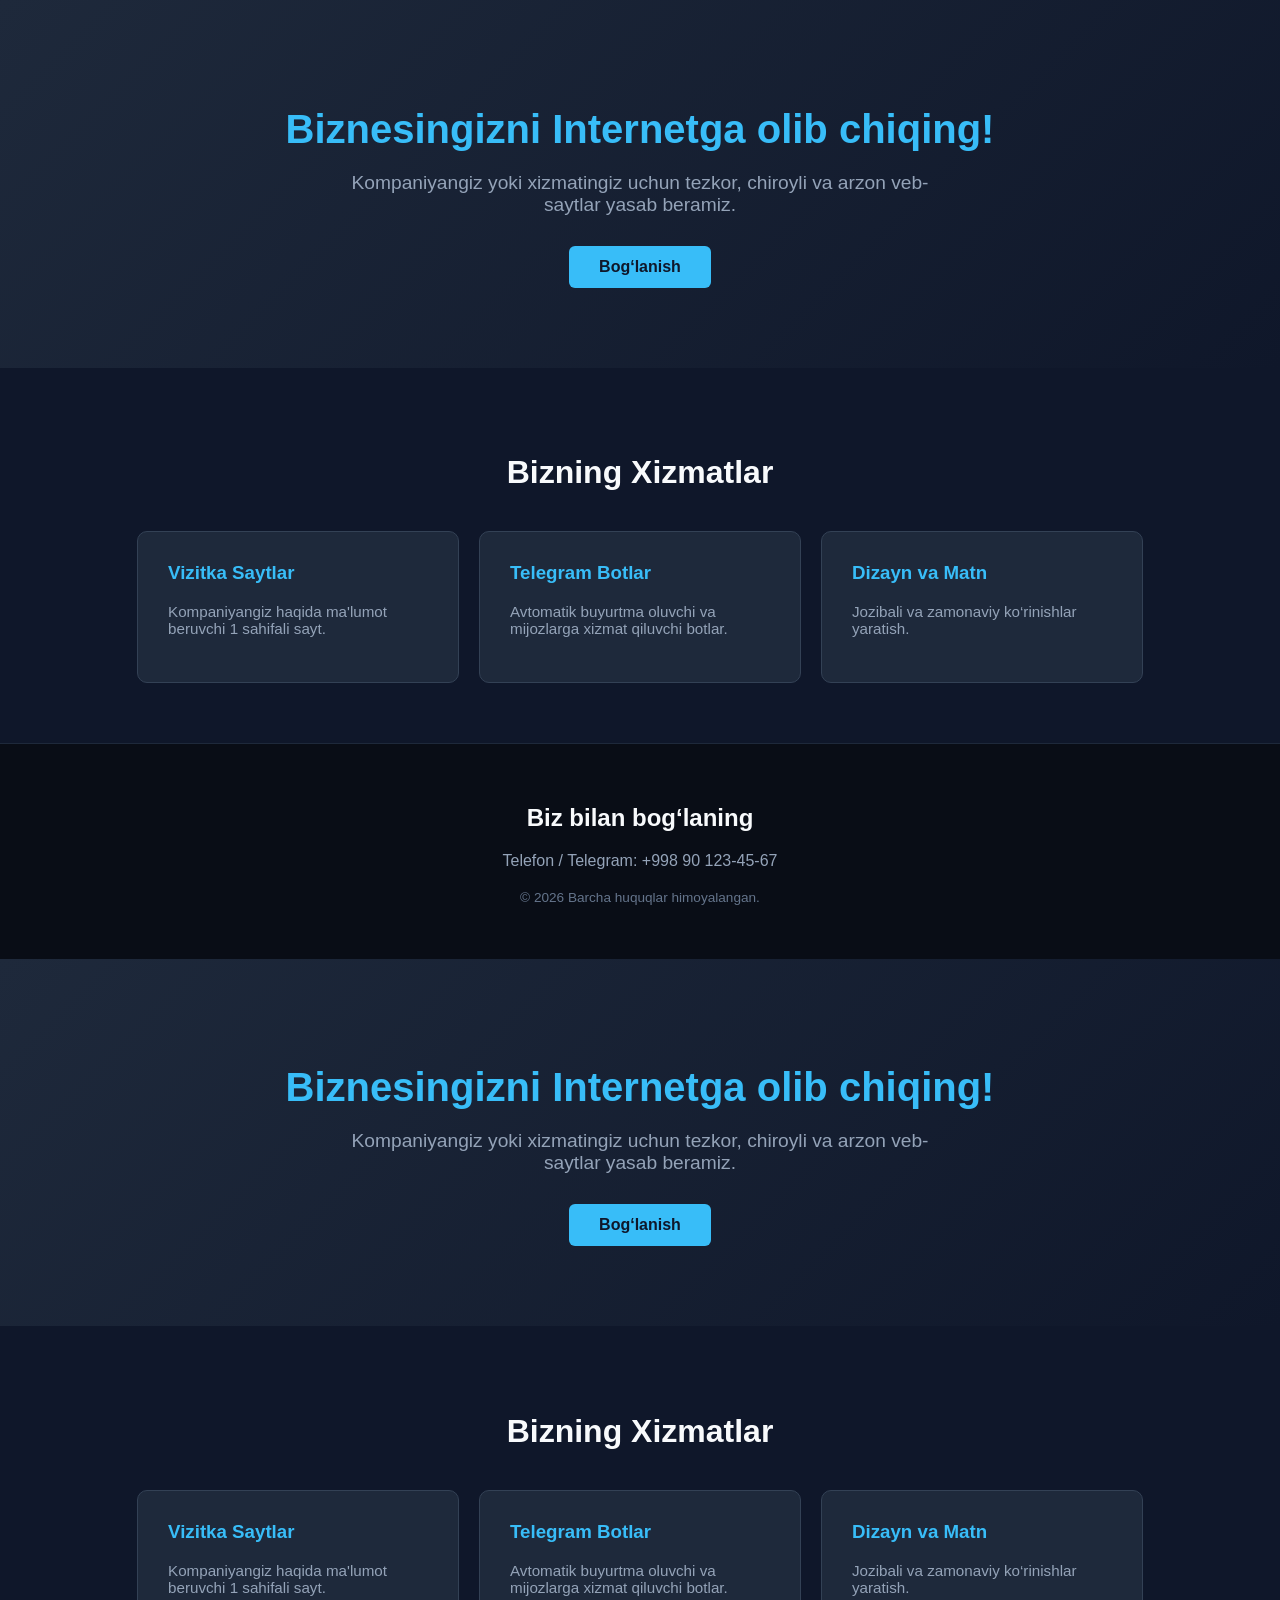
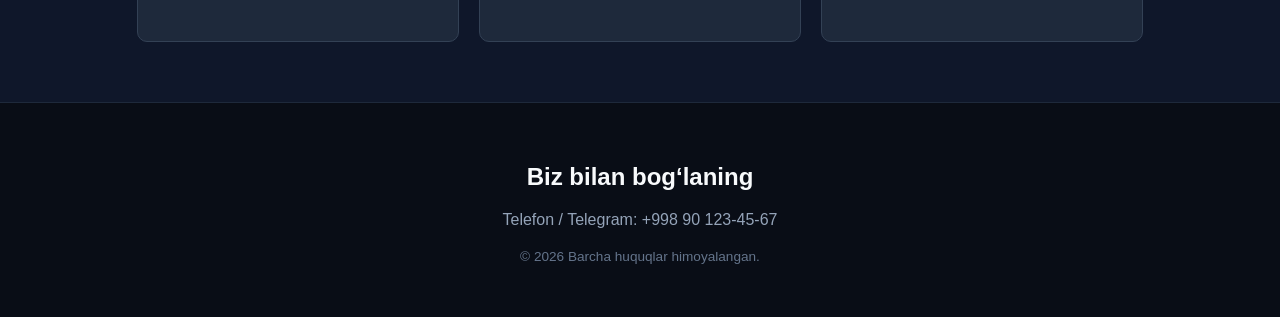
==== index.html @ 532c1820 "Add files via upload" ====
<!DOCTYPE html>
<html lang="uz">
<head>
    <meta charset="UTF-8">
    <meta name="viewport" content="width=device-width, initial-scale=1.0">
    <title>Biznesingiz uchun Zamonaviy Saytlar</title>
    <link rel="stylesheet" href="style.css">
</head>
<body>

    <!-- Asosiy bosh qism (Header) -->
    <header class="hero">
        <h1>Biznesingizni Internetga olib chiqing!</h1>
        <p>Kompaniyangiz yoki xizmatingiz uchun tezkor, chiroyli va arzon veb-saytlar yasab beramiz.</p>
        <a href="#contact" class="btn">Bog‘lanish</a>
    </header>

    <!-- Xizmatlar bo'limi -->
    <section class="services">
        <h2>Bizning Xizmatlar</h2>
        <div class="card-container">
            <div class="card">
                <h3>Vizitka Saytlar</h3>
                <p>Kompaniyangiz haqida ma'lumot beruvchi 1 sahifali sayt.</p>
            </div>
            <div class="card">
                <h3>Telegram Botlar</h3>
                <p>Avtomatik buyurtma oluvchi va mijozlarga xizmat qiluvchi botlar.</p>
            </div>
            <div class="card">
                <h3>Dizayn va Matn</h3>
                <p>Jozibali va zamonaviy ko‘rinishlar yaratish.</p>
            </div>
        </div>
    </section>

    <!-- Aloqa qismi -->
    <footer id="contact">
        <h2>Biz bilan bog‘laning</h2>
        <p>Telefon / Telegram: +998 90 123-45-67</p>
        <p class="footer-copy">© 2026 Barcha huquqlar himoyalangan.</p>
    </footer>

</body>
</html><!DOCTYPE html>
<html lang="uz">
<head>
    <meta charset="UTF-8">
    <meta name="viewport" content="width=device-width, initial-scale=1.0">
    <title>Biznesingiz uchun Zamonaviy Saytlar</title>
    <link rel="stylesheet" href="style.css">
</head>
<body>

    <!-- Asosiy bosh qism (Header) -->
    <header class="hero">
        <h1>Biznesingizni Internetga olib chiqing!</h1>
        <p>Kompaniyangiz yoki xizmatingiz uchun tezkor, chiroyli va arzon veb-saytlar yasab beramiz.</p>
        <a href="#contact" class="btn">Bog‘lanish</a>
    </header>

    <!-- Xizmatlar bo'limi -->
    <section class="services">
        <h2>Bizning Xizmatlar</h2>
        <div class="card-container">
            <div class="card">
                <h3>Vizitka Saytlar</h3>
                <p>Kompaniyangiz haqida ma'lumot beruvchi 1 sahifali sayt.</p>
            </div>
            <div class="card">
                <h3>Telegram Botlar</h3>
                <p>Avtomatik buyurtma oluvchi va mijozlarga xizmat qiluvchi botlar.</p>
            </div>
            <div class="card">
                <h3>Dizayn va Matn</h3>
                <p>Jozibali va zamonaviy ko‘rinishlar yaratish.</p>
            </div>
        </div>
    </section>

    <!-- Aloqa qismi -->
    <footer id="contact">
        <h2>Biz bilan bog‘laning</h2>
        <p>Telefon / Telegram: +998 90 123-45-67</p>
        <p class="footer-copy">© 2026 Barcha huquqlar himoyalangan.</p>
    </footer>

</body>
</html>
---- style.css ----
/* Umumiy sozlamalar */
body {
    font-family: 'Segoe UI', Tahoma, Geneva, Verdana, sans-serif;
    background-color: #0f172a;
    color: #f8fafc;
    margin: 0;
    padding: 0;
    text-align: center;
}

/* Bosh qism (Hero) */
.hero {
    padding: 80px 20px;
    background: linear-gradient(135deg, #1e293b, #0f172a);
}

.hero h1 {
    font-size: 2.5rem;
    color: #38bdf8;
    margin-bottom: 20px;
}

.hero p {
    font-size: 1.2rem;
    color: #94a3b8;
    max-width: 600px;
    margin: 0 auto 30px auto;
}

/* Tugma dizayni */
.btn {
    display: inline-block;
    background-color: #38bdf8;
    color: #0f172a;
    padding: 12px 30px;
    font-weight: bold;
    text-decoration: none;
    border-radius: 6px;
    transition: 0.3s;
}

.btn:hover {
    background-color: #0ea5e9;
}

/* Xizmatlar qismi */
.services {
    padding: 60px 20px;
}

.services h2 {
    font-size: 2rem;
    margin-bottom: 40px;
}

.card-container {
    display: flex;
    justify-content: center;
    gap: 20px;
    flex-wrap: wrap;
}

.card {
    background-color: #1e293b;
    border: 1px solid #334155;
    padding: 30px;
    border-radius: 10px;
    width: 260px;
    text-align: left;
    transition: 0.3s;
}

.card:hover {
    transform: translateY(-5px);
    border-color: #38bdf8;
}

.card h3 {
    color: #38bdf8;
    margin-top: 0;
}

.card p {
    color: #94a3b8;
    font-size: 0.95rem;
}

/* Pastki qism (Footer) */
footer {
    background-color: #090d16;
    padding: 40px 20px;
    border-top: 1px solid #1e293b;
    color: #94a3b8;
}

footer h2 {
    color: #f8fafc;
    font-size: 1.5rem;
}

.footer-copy {
    margin-top: 20px;
    font-size: 0.85rem;
    color: #64748b;
}
---- style.css ----
/* Umumiy sozlamalar */
body {
    font-family: 'Segoe UI', Tahoma, Geneva, Verdana, sans-serif;
    background-color: #0f172a;
    color: #f8fafc;
    margin: 0;
    padding: 0;
    text-align: center;
}

/* Bosh qism (Hero) */
.hero {
    padding: 80px 20px;
    background: linear-gradient(135deg, #1e293b, #0f172a);
}

.hero h1 {
    font-size: 2.5rem;
    color: #38bdf8;
    margin-bottom: 20px;
}

.hero p {
    font-size: 1.2rem;
    color: #94a3b8;
    max-width: 600px;
    margin: 0 auto 30px auto;
}

/* Tugma dizayni */
.btn {
    display: inline-block;
    background-color: #38bdf8;
    color: #0f172a;
    padding: 12px 30px;
    font-weight: bold;
    text-decoration: none;
    border-radius: 6px;
    transition: 0.3s;
}

.btn:hover {
    background-color: #0ea5e9;
}

/* Xizmatlar qismi */
.services {
    padding: 60px 20px;
}

.services h2 {
    font-size: 2rem;
    margin-bottom: 40px;
}

.card-container {
    display: flex;
    justify-content: center;
    gap: 20px;
    flex-wrap: wrap;
}

.card {
    background-color: #1e293b;
    border: 1px solid #334155;
    padding: 30px;
    border-radius: 10px;
    width: 260px;
    text-align: left;
    transition: 0.3s;
}

.card:hover {
    transform: translateY(-5px);
    border-color: #38bdf8;
}

.card h3 {
    color: #38bdf8;
    margin-top: 0;
}

.card p {
    color: #94a3b8;
    font-size: 0.95rem;
}

/* Pastki qism (Footer) */
footer {
    background-color: #090d16;
    padding: 40px 20px;
    border-top: 1px solid #1e293b;
    color: #94a3b8;
}

footer h2 {
    color: #f8fafc;
    font-size: 1.5rem;
}

.footer-copy {
    margin-top: 20px;
    font-size: 0.85rem;
    color: #64748b;
}
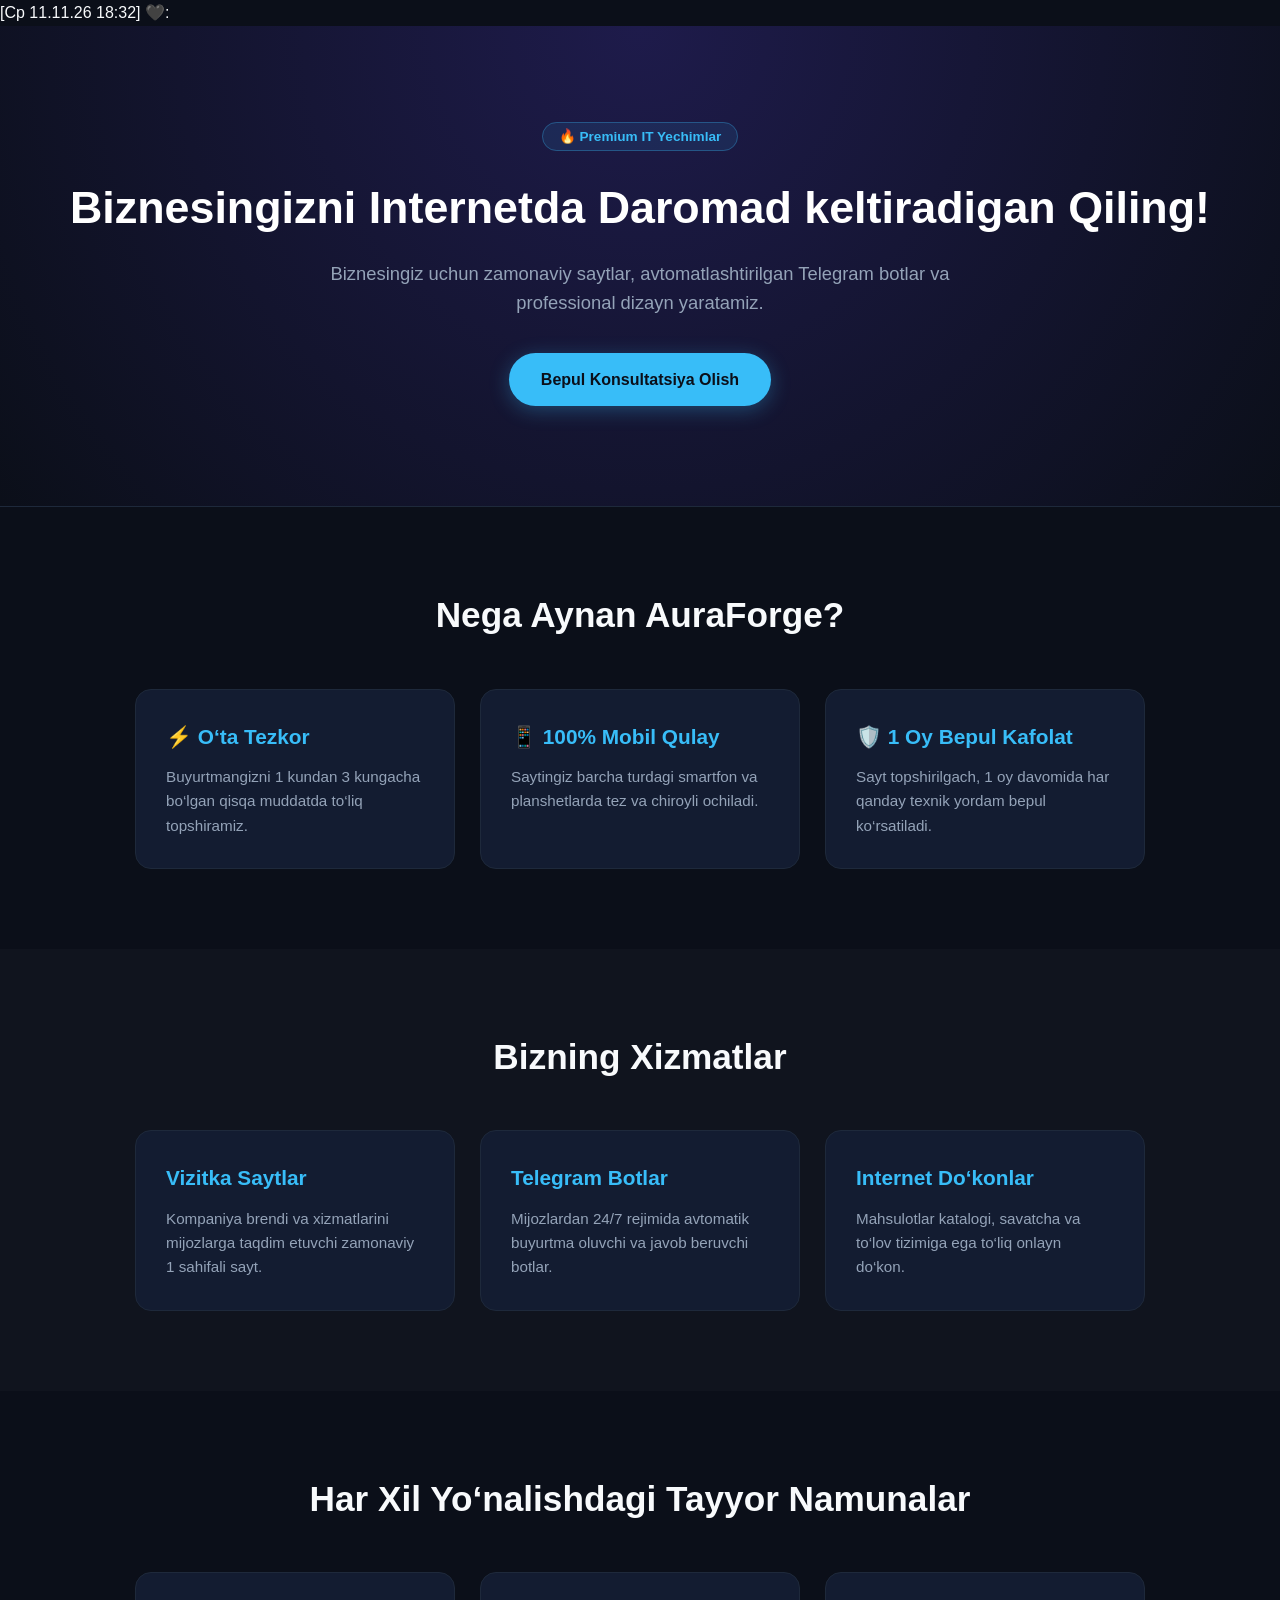
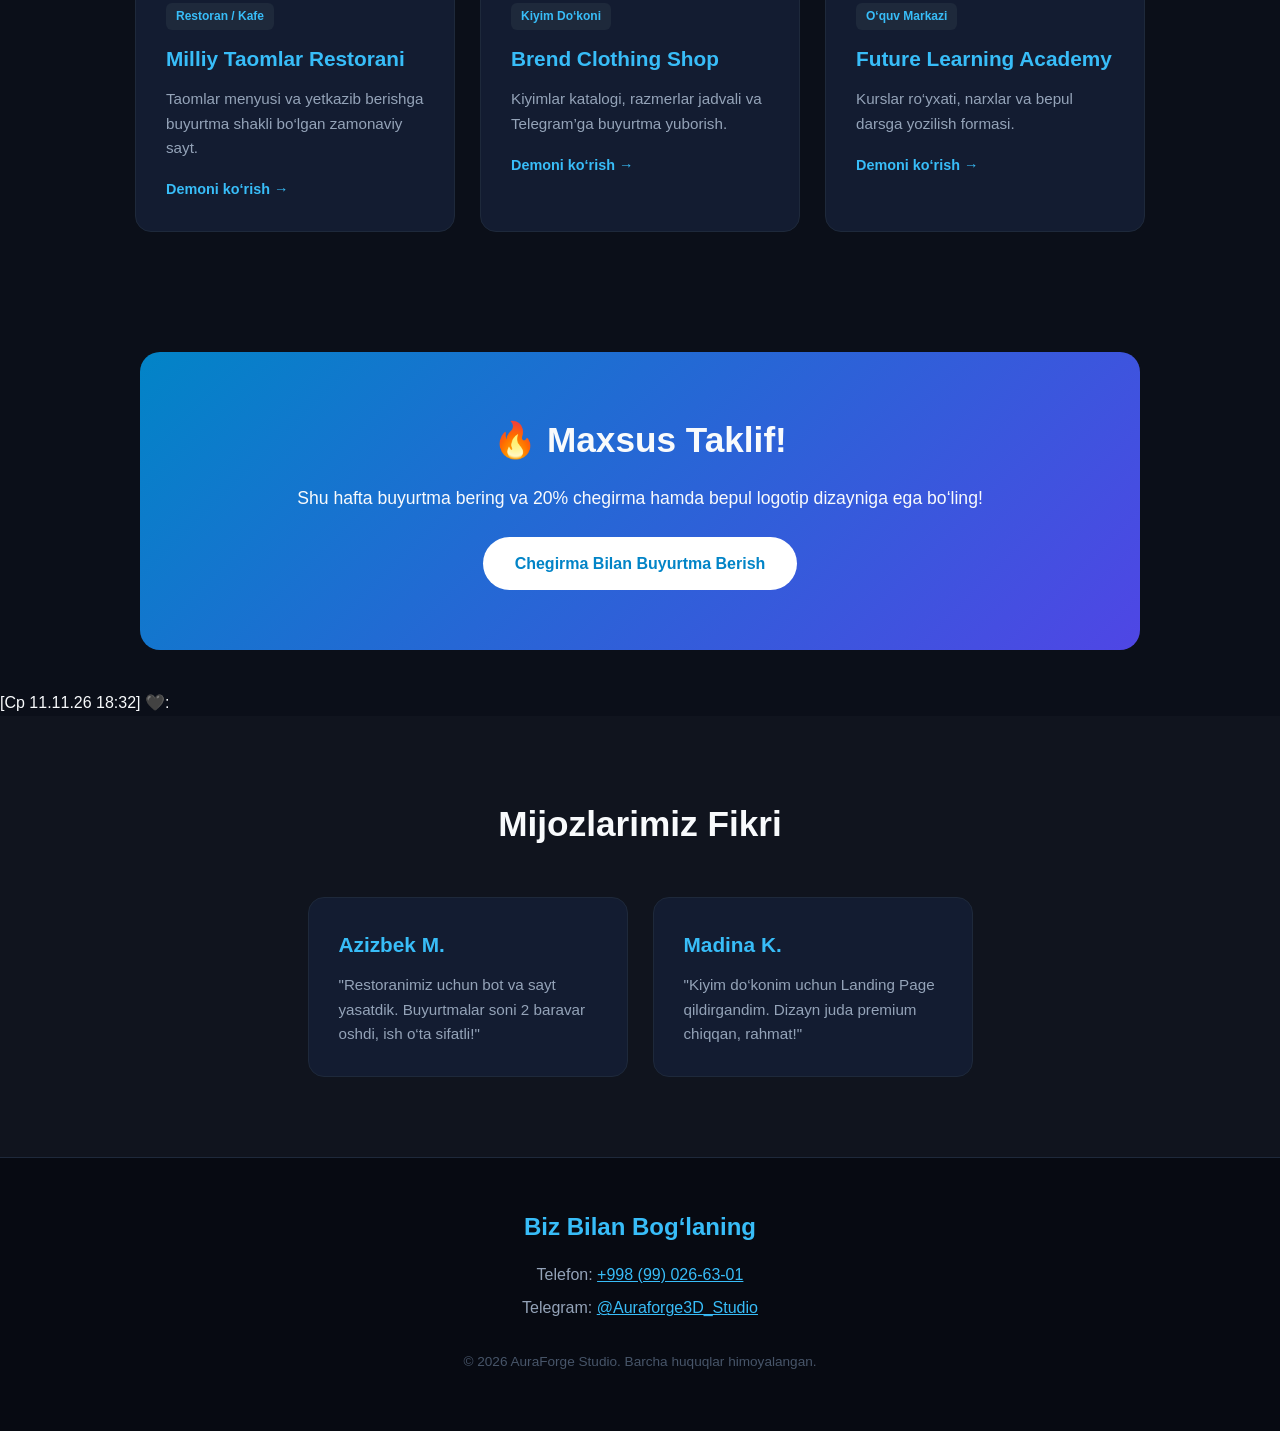
==== commit 5865032d: "Add files via upload" ====
--- a/index.html
+++ b/index.html
@@ -1,88 +1,111 @@
-<!DOCTYPE html>
+[Ср 11.11.26 18:32] 🖤: <!DOCTYPE html>
 <html lang="uz">
 <head>
     <meta charset="UTF-8">
     <meta name="viewport" content="width=device-width, initial-scale=1.0">
-    <title>Biznesingiz uchun Zamonaviy Saytlar</title>
+    <title>AuraForge | Professional Web Studio</title>
     <link rel="stylesheet" href="style.css">
 </head>
 <body>
 
-    <!-- Asosiy bosh qism (Header) -->
+    <!-- Hero Bo'limi -->
     <header class="hero">
-        <h1>Biznesingizni Internetga olib chiqing!</h1>
-        <p>Kompaniyangiz yoki xizmatingiz uchun tezkor, chiroyli va arzon veb-saytlar yasab beramiz.</p>
-        <a href="#contact" class="btn">Bog‘lanish</a>
+        <span class="badge">🔥 Premium IT Yechimlar</span>
+        <h1>Biznesingizni Internetda Daromad keltiradigan Qiling!</h1>
+        <p>Biznesingiz uchun zamonaviy saytlar, avtomatlashtirilgan Telegram botlar va professional dizayn yaratamiz.</p>
+        <a href="https://t.me/Auraforge3D_Studio" target="_blank" class="btn">Bepul Konsultatsiya Olish</a>
     </header>
 
-    <!-- Xizmatlar bo'limi -->
+    <!-- Nega aynan biz? -->
     <section class="services">
+        <h2>Nega Aynan AuraForge?</h2>
+        <div class="card-container">
+            <div class="card feature">
+                <h3>⚡️ O‘ta Tezkor</h3>
+                <p>Buyurtmangizni 1 kundan 3 kungacha bo‘lgan qisqa muddatda to‘liq topshiramiz.</p>
+            </div>
+            <div class="card feature">
+                <h3>📱 100% Mobil Qulay</h3>
+                <p>Saytingiz barcha turdagi smartfon va planshetlarda tez va chiroyli ochiladi.</p>
+            </div>
+            <div class="card feature">
+                <h3>🛡️ 1 Oy Bepul Kafolat</h3>
+                <p>Sayt topshirilgach, 1 oy davomida har qanday texnik yordam bepul ko‘rsatiladi.</p>
+            </div>
+        </div>
+    </section>
+
+    <!-- Xizmatlar -->
+    <section class="services" style="background: rgba(255, 255, 255, 0.02);">
         <h2>Bizning Xizmatlar</h2>
         <div class="card-container">
             <div class="card">
                 <h3>Vizitka Saytlar</h3>
-                <p>Kompaniyangiz haqida ma'lumot beruvchi 1 sahifali sayt.</p>
+                <p>Kompaniya brendi va xizmatlarini mijozlarga taqdim etuvchi zamonaviy 1 sahifali sayt.</p>
             </div>
             <div class="card">
                 <h3>Telegram Botlar</h3>
-                <p>Avtomatik buyurtma oluvchi va mijozlarga xizmat qiluvchi botlar.</p>
+                <p>Mijozlardan 24/7 rejimida avtomatik buyurtma oluvchi va javob beruvchi botlar.</p>
             </div>
             <div class="card">
-                <h3>Dizayn va Matn</h3>
-                <p>Jozibali va zamonaviy ko‘rinishlar yaratish.</p>
+                <h3>Internet Do‘konlar</h3>
+                <p>Mahsulotlar katalogi, savatcha va to‘lov tizimiga ega to‘liq onlayn do‘kon.</p>
             </div>
         </div>
     </section>
 
-    <!-- Aloqa qismi -->
-    <footer id="contact">
-        <h2>Biz bilan bog‘laning</h2>
-        <p>Telefon / Telegram: +998 90 123-45-67</p>
-        <p class="footer-copy">© 2026 Barcha huquqlar himoyalangan.</p>
-    </footer>
-
-</body>
-</html><!DOCTYPE html>
-<html lang="uz">
-<head>
-    <meta charset="UTF-8">
-    <meta name="viewport" content="width=device-width, initial-scale=1.0">
-    <title>Biznesingiz uchun Zamonaviy Saytlar</title>
-    <link rel="stylesheet" href="style.css">
-</head>
-<body>
-
-    <!-- Asosiy bosh qism (Header) -->
-    <header class="hero">
-        <h1>Biznesingizni Internetga olib chiqing!</h1>
-        <p>Kompaniyangiz yoki xizmatingiz uchun tezkor, chiroyli va arzon veb-saytlar yasab beramiz.</p>
-        <a href="#contact" class="btn">Bog‘lanish</a>
-    </header>
-
-    <!-- Xizmatlar bo'limi -->
+    <!-- Har xil yo'nalishdagi Namunalar -->
     <section class="services">
-        <h2>Bizning Xizmatlar</h2>
+        <h2>Har Xil Yo‘nalishdagi Tayyor Namunalar</h2>
         <div class="card-container">
-            <div class="card">
-                <h3>Vizitka Saytlar</h3>
-                <p>Kompaniyangiz haqida ma'lumot beruvchi 1 sahifali sayt.</p>
+            <div class="card demo-card">
+                <span class="tag">Restoran / Kafe</span>
+                <h3>Milliy Taomlar Restorani</h3>
+                <p>Taomlar menyusi va yetkazib berishga buyurtma shakli bo‘lgan zamonaviy sayt.</p>
+                <a href="https://t.me/Auraforge3D_Studio" target="_blank" class="btn-small">Demoni ko‘rish →</a>
             </div>
-            <div class="card">
-                <h3>Telegram Botlar</h3>
-                <p>Avtomatik buyurtma oluvchi va mijozlarga xizmat qiluvchi botlar.</p>
+            <div class="card demo-card">
+                <span class="tag">Kiyim Do‘koni</span>
+                <h3>Brend Clothing Shop</h3>
+                <p>Kiyimlar katalogi, razmerlar jadvali va Telegram’ga buyurtma yuborish.</p>
+                <a href="https://t.me/Auraforge3D_Studio" target="_blank" class="btn-small">Demoni ko‘rish →</a>
             </div>
-            <div class="card">
-                <h3>Dizayn va Matn</h3>
-                <p>Jozibali va zamonaviy ko‘rinishlar yaratish.</p>
+            <div class="card demo-card">
+                <span class="tag">O‘quv Markazi</span>
+                <h3>Future Learning Academy</h3>
+                <p>Kurslar ro‘yxati, narxlar va bepul darsga yozilish formasi.</p>
+                <a href="https://t.me/Auraforge3D_Studio" target="_blank" class="btn-small">Demoni ko‘rish →</a>
             </div>
         </div>
     </section>
 
-    <!-- Aloqa qismi -->
+    <!-- Aktsiya Bloki -->
+    <section class="promo">
+        <h2>🔥 Maxsus Taklif!</h2>
+        <p>Shu hafta buyurtma bering va 20% chegirma hamda bepul logotip dizayniga ega bo‘ling!</p>
+        <a href="https://t.me/Auraforge3D_Studio" target="_blank" class="btn btn-promo">Chegirma Bilan Buyurtma Berish</a>
+    </section>
+[Ср 11.11.26 18:32] 🖤: <!-- Sharhlar -->
+    <section class="services" style="background: rgba(255, 255, 255, 0.02);">
+        <h2>Mijozlarimiz Fikri</h2>
+        <div class="card-container">
+            <div class="card">
+                <h3>Azizbek M.</h3>
+                <p>"Restoranimiz uchun bot va sayt yasatdik. Buyurtmalar soni 2 baravar oshdi, ish o‘ta sifatli!"</p>
+            </div>
+            <div class="card">
+                <h3>Madina K.</h3>
+                <p>"Kiyim do‘konim uchun Landing Page qildirgandim. Dizayn juda premium chiqqan, rahmat!"</p>
+            </div>
+        </div>
+    </section>
+
+    <!-- Footer / Aloqa -->
     <footer id="contact">
-        <h2>Biz bilan bog‘laning</h2>
-        <p>Telefon / Telegram: +998 90 123-45-67</p>
-        <p class="footer-copy">© 2026 Barcha huquqlar himoyalangan.</p>
+        <h2>Biz Bilan Bog‘laning</h2>
+        <p>Telefon: <a href="tel:+998990266301" style="color: #38bdf8;">+998 (99) 026-63-01</a></p>
+        <p>Telegram: <a href="https://t.me/Auraforge3D_Studio" target="_blank" style="color: #38bdf8;">@Auraforge3D_Studio</a></p>
+        <p class="footer-copy">© 2026 AuraForge Studio. Barcha huquqlar himoyalangan.</p>
     </footer>
 
 </body>
--- a/style.css
+++ b/style.css
@@ -1,83 +1,104 @@
-/* Umumiy sozlamalar */
-body {
-    font-family: 'Segoe UI', Tahoma, Geneva, Verdana, sans-serif;
-    background-color: #0f172a;
-    color: #f8fafc;
+* {
     margin: 0;
     padding: 0;
+    box-sizing: border-box;
+    font-family: 'Inter', 'Segoe UI', Tahoma, Geneva, Verdana, sans-serif;
+}
+
+body {
+    background-color: #0b0f19;
+    color: #f8fafc;
+    line-height: 1.6;
+}
+
+.badge {
+    background: rgba(56, 189, 248, 0.1);
+    color: #38bdf8;
+    padding: 6px 16px;
+    border-radius: 20px;
+    border: 1px solid rgba(56, 189, 248, 0.3);
+    font-size: 0.85rem;
+    font-weight: 600;
+}
+
+.hero {
+    text-align: center;
+    padding: 100px 20px;
+    background: radial-gradient(circle at top, #1e1b4b, #0b0f19);
+    border-bottom: 1px solid #1e293b;
+}
+
+.hero h1 {
+    font-size: 2.8rem;
+    margin: 25px 0 15px 0;
+    color: #ffffff;
+}
+
+.hero p {
+    font-size: 1.15rem;
+    color: #94a3b8;
+    max-width: 650px;
+    margin: 0 auto 35px auto;
+}
+
+.btn {
+    display: inline-block;
+    background-color: #38bdf8;
+    color: #0b0f19;
+    padding: 14px 32px;
+    border-radius: 30px;
+    text-decoration: none;
+    font-weight: 700;
+    transition: 0.3s ease;
+    box-shadow: 0 4px 20px rgba(56, 189, 248, 0.3);
+}
+
+.btn:hover {
+    background-color: #7dd3fc;
+    transform: translateY(-3px);
+}
+
+.services {
+    padding: 80px 20px;
     text-align: center;
 }
 
-/* Bosh qism (Hero) */
-.hero {
-    padding: 80px 20px;
-    background: linear-gradient(135deg, #1e293b, #0f172a);
-}
-
-.hero h1 {
-    font-size: 2.5rem;
-    color: #38bdf8;
-    margin-bottom: 20px;
-}
-
-.hero p {
-    font-size: 1.2rem;
-    color: #94a3b8;
-    max-width: 600px;
-    margin: 0 auto 30px auto;
-}
-
-/* Tugma dizayni */
-.btn {
-    display: inline-block;
-    background-color: #38bdf8;
-    color: #0f172a;
-    padding: 12px 30px;
-    font-weight: bold;
-    text-decoration: none;
-    border-radius: 6px;
-    transition: 0.3s;
-}
-
-.btn:hover {
-    background-color: #0ea5e9;
-}
-
-/* Xizmatlar qismi */
-.services {
-    padding: 60px 20px;
-}
-
 .services h2 {
-    font-size: 2rem;
-    margin-bottom: 40px;
+    font-size: 2.2rem;
+    margin-bottom: 45px;
+    color: #f8fafc;
 }
 
 .card-container {
     display: flex;
     justify-content: center;
-    gap: 20px;
     flex-wrap: wrap;
+    gap: 25px;
+    max-width: 1100px;
+    margin: 0 auto;
 }
 
 .card {
-    background-color: #1e293b;
-    border: 1px solid #334155;
+    background-color: #131c31;
+    border: 1px solid #1e293b;
     padding: 30px;
-    border-radius: 10px;
-    width: 260px;
+    border-radius: 16px;
+    width: 320px;
+    transition: 0.3s ease;
     text-align: left;
-    transition: 0.3s;
+    position: relative;
 }
 
 .card:hover {
-    transform: translateY(-5px);
+    transform: translateY(-6px);
     border-color: #38bdf8;
+    box-shadow: 0 10px 30px rgba(0, 0, 0, 0.5);
 }
 
 .card h3 {
     color: #38bdf8;
-    margin-top: 0;
+    margin-bottom: 12px;
+    font-size: 1.3rem;
 }
 
 .card p {
@@ -85,21 +106,79 @@
     font-size: 0.95rem;
 }
 
-/* Pastki qism (Footer) */
+.tag {
+    background: #1e293b;
+    color: #38bdf8;
+    font-size: 0.75rem;
+    padding: 4px 10px;
+    border-radius: 6px;
+    font-weight: 600;
+    display: inline-block;
+    margin-bottom: 12px;
+}
+
+.btn-small {
+    display: inline-block;
+    margin-top: 18px;
+    color: #38bdf8;
+    text-decoration: none;
+    font-weight: 600;
+    font-size: 0.9rem;
+    transition: 0.2s;
+}
+
+.btn-small:hover {
+    color: #ffffff;
+}
+
+.promo {
+    background: linear-gradient(135deg, #0284c7, #4f46e5);
+    text-align: center;
+    padding: 60px 20px;
+    border-radius: 20px;
+    max-width: 1000px;
+    margin: 40px auto;
+}
+
+.promo h2 {
+    font-size: 2.2rem;
+    margin-bottom: 15px;
+}
+
+.promo p {
+    font-size: 1.1rem;
+    margin-bottom: 25px;
+}
+
+.btn-promo {
+    background-color: #ffffff;
+    color: #0284c7;
+    box-shadow: none;
+}
+
+.btn-promo:hover {
+    background-color: #f1f5f9;
+}
+
 footer {
-    background-color: #090d16;
-    padding: 40px 20px;
+    text-align: center;
+    padding: 50px 20px;
+    background-color: #070a12;
     border-top: 1px solid #1e293b;
+}
+
+footer h2 {
+    margin-bottom: 15px;
+    color: #38bdf8;
+}
+
+footer p {
+    margin: 8px 0;
     color: #94a3b8;
 }
 
-footer h2 {
-    color: #f8fafc;
-    font-size: 1.5rem;
-}
-
 .footer-copy {
-    margin-top: 20px;
+    margin-top: 30px;
     font-size: 0.85rem;
-    color: #64748b;
+    color: #475569;
 }
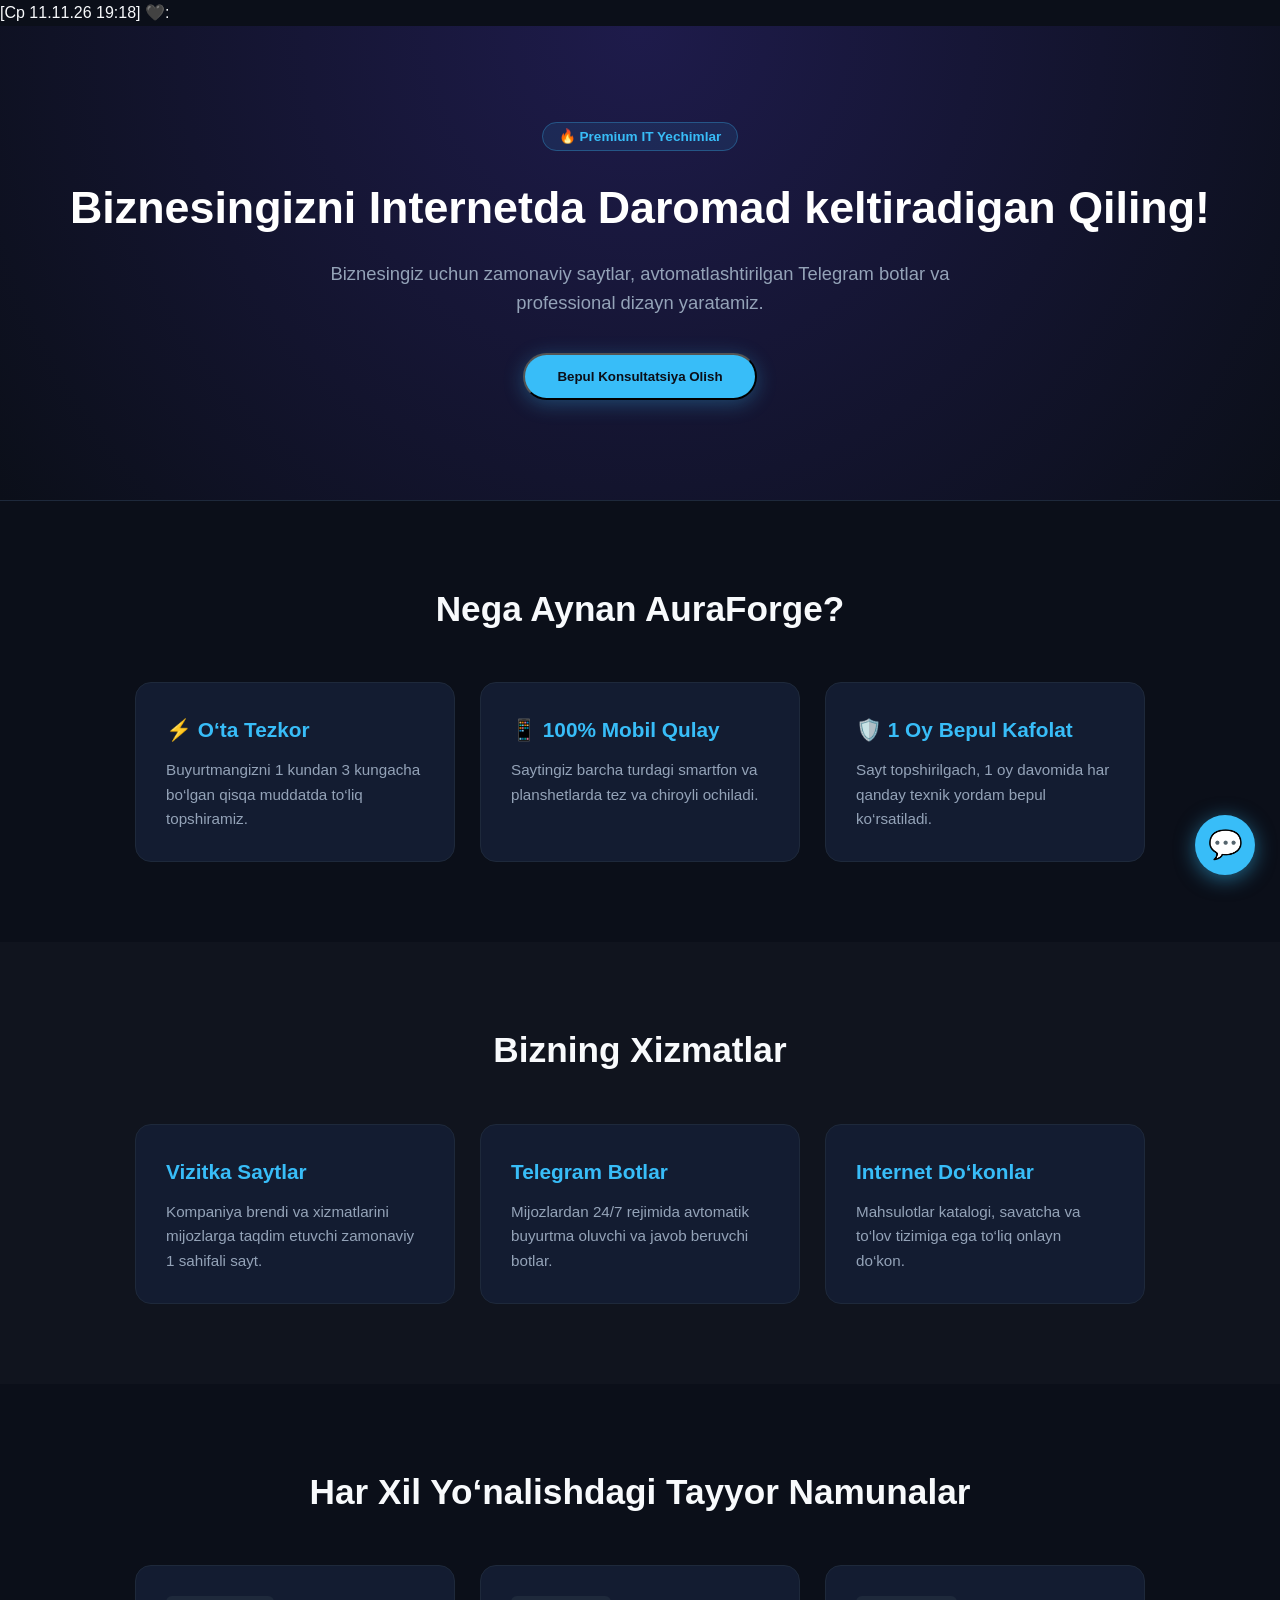
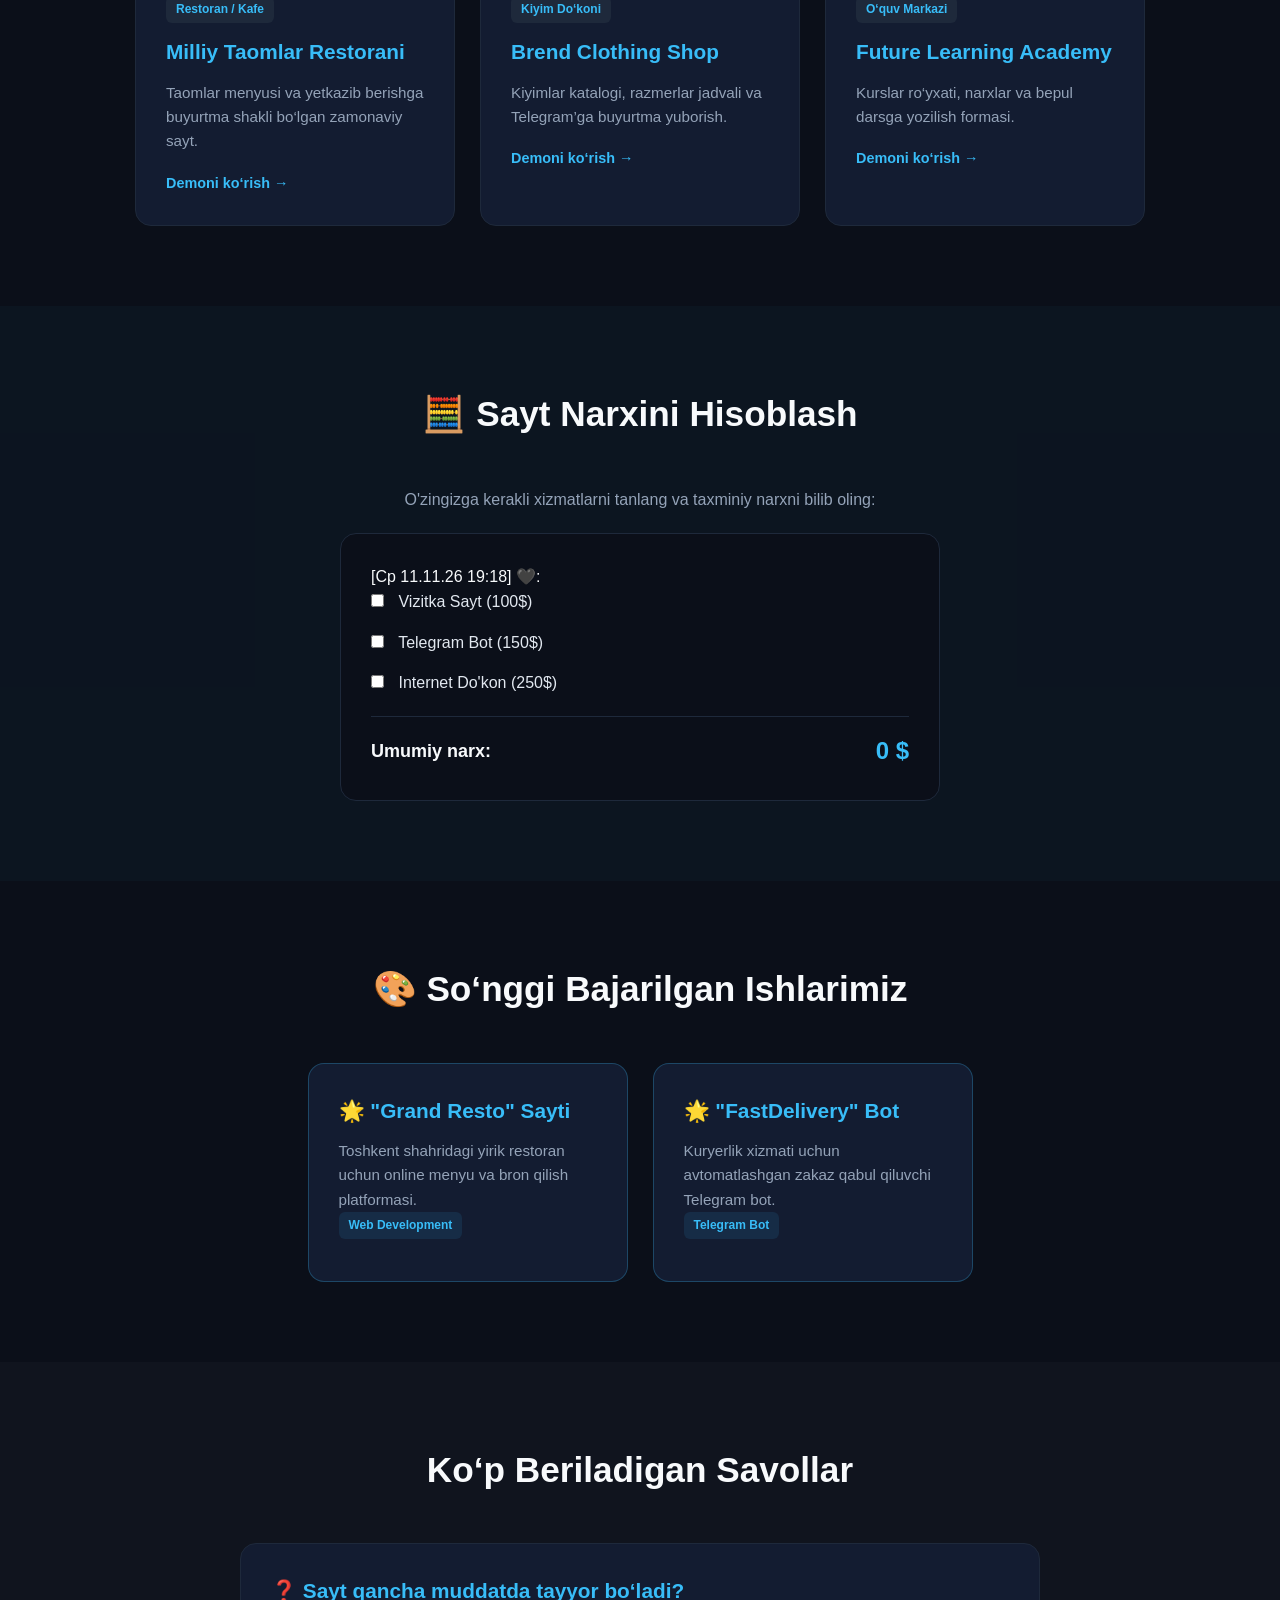
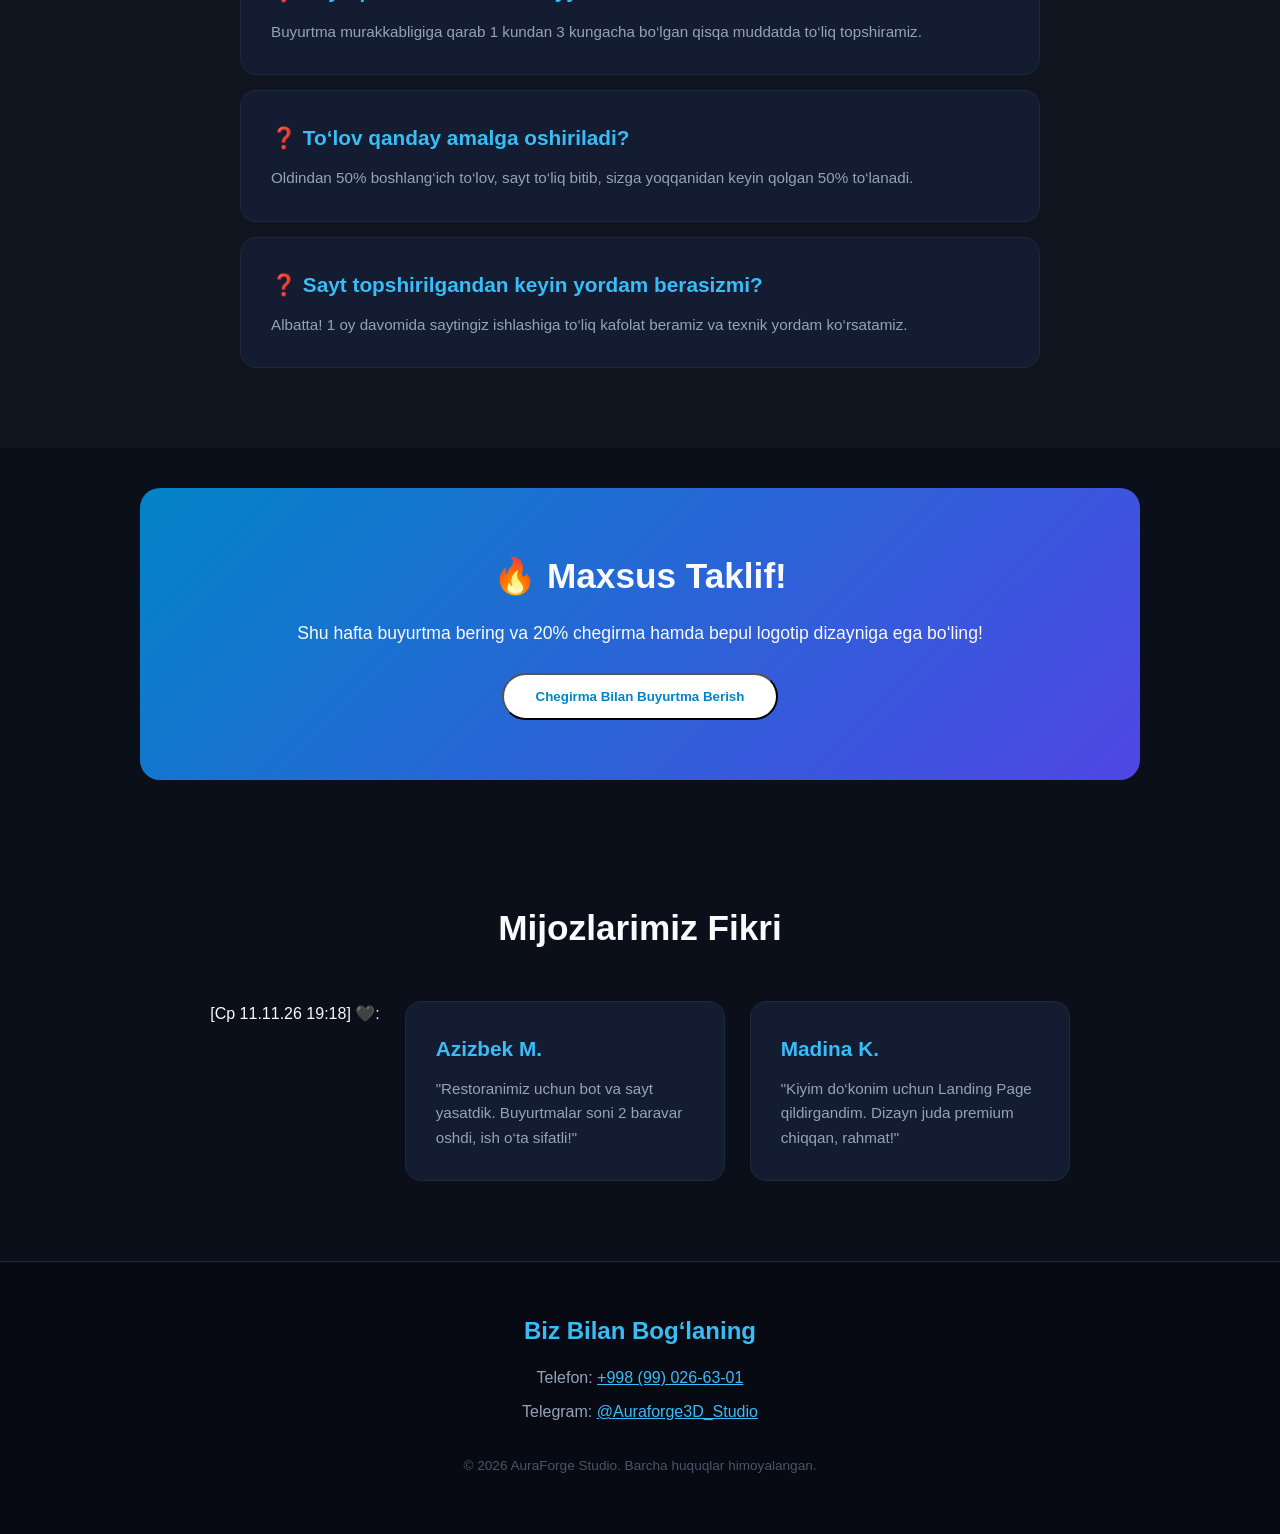
==== commit a4b9ea72: "Add files via upload" ====
--- a/index.html
+++ b/index.html
@@ -1,4 +1,4 @@
-[Ср 11.11.26 18:32] 🖤: <!DOCTYPE html>
+[Ср 11.11.26 19:18] 🖤: <!DOCTYPE html>
 <html lang="uz">
 <head>
     <meta charset="UTF-8">
@@ -13,7 +13,7 @@
         <span class="badge">🔥 Premium IT Yechimlar</span>
         <h1>Biznesingizni Internetda Daromad keltiradigan Qiling!</h1>
         <p>Biznesingiz uchun zamonaviy saytlar, avtomatlashtirilgan Telegram botlar va professional dizayn yaratamiz.</p>
-        <a href="https://t.me/Auraforge3D_Studio" target="_blank" class="btn">Bepul Konsultatsiya Olish</a>
+        <button onclick="openModal()" class="btn">Bepul Konsultatsiya Olish</button>
     </header>
 
     <!-- Nega aynan biz? -->
@@ -54,7 +54,7 @@
         </div>
     </section>
 
-    <!-- Har xil yo'nalishdagi Namunalar -->
+    <!-- Har xil yo'nalishdagi Namunalar (Demo Sahifalar) -->
     <section class="services">
         <h2>Har Xil Yo‘nalishdagi Tayyor Namunalar</h2>
         <div class="card-container">
@@ -62,19 +62,76 @@
                 <span class="tag">Restoran / Kafe</span>
                 <h3>Milliy Taomlar Restorani</h3>
                 <p>Taomlar menyusi va yetkazib berishga buyurtma shakli bo‘lgan zamonaviy sayt.</p>
-                <a href="https://t.me/Auraforge3D_Studio" target="_blank" class="btn-small">Demoni ko‘rish →</a>
+                <a href="restoran.html" class="btn-small">Demoni ko‘rish →</a>
             </div>
             <div class="card demo-card">
                 <span class="tag">Kiyim Do‘koni</span>
                 <h3>Brend Clothing Shop</h3>
                 <p>Kiyimlar katalogi, razmerlar jadvali va Telegram’ga buyurtma yuborish.</p>
-                <a href="https://t.me/Auraforge3D_Studio" target="_blank" class="btn-small">Demoni ko‘rish →</a>
+                <a href="dokon.html" class="btn-small">Demoni ko‘rish →</a>
             </div>
             <div class="card demo-card">
                 <span class="tag">O‘quv Markazi</span>
                 <h3>Future Learning Academy</h3>
                 <p>Kurslar ro‘yxati, narxlar va bepul darsga yozilish formasi.</p>
-                <a href="https://t.me/Auraforge3D_Studio" target="_blank" class="btn-small">Demoni ko‘rish →</a>
+                <a href="kurs.html" class="btn-small">Demoni ko‘rish →</a>
+            </div>
+        </div>
+    </section>
+
+    <!-- 1. INTERAKTIV NARX HISOBLAGICH (CALCULATOR) -->
+    <section class="services" style="background: rgba(56, 189, 248, 0.03);">
+        <h2>🧮 Sayt Narxini Hisoblash</h2>
+        <p style="text-align: center; color: #94a3b8; margin-bottom: 20px;">O'zingizga kerakli xizmatlarni tanlang va taxminiy narxni bilib oling:</p>
+        <div class="card-container" style="max-width: 600px; display: block; margin: 0 auto; text-align: left; background: #0b0f19; padding: 30px; border-radius: 16px; border: 1px solid #1e293b;">
+[Ср 11.11.26 19:18] 🖤: <label style="display: block; margin-bottom: 15px; color: #e2e8f0; cursor: pointer;">
+                <input type="checkbox" id="service1" value="100" onchange="calculatePrice()" style="margin-right: 10px; accent-color: #38bdf8;"> Vizitka Sayt (100$)
+            </label>
+            <label style="display: block; margin-bottom: 15px; color: #e2e8f0; cursor: pointer;">
+                <input type="checkbox" id="service2" value="150" onchange="calculatePrice()" style="margin-right: 10px; accent-color: #38bdf8;"> Telegram Bot (150$)
+            </label>
+            <label style="display: block; margin-bottom: 20px; color: #e2e8f0; cursor: pointer;">
+                <input type="checkbox" id="service3" value="250" onchange="calculatePrice()" style="margin-right: 10px; accent-color: #38bdf8;"> Internet Do'kon (250$)
+            </label>
+            <div style="border-top: 1px solid #1e293b; padding-top: 15px; display: flex; justify-content: space-between; align-items: center;">
+                <span style="font-size: 18px; font-weight: bold;">Umumiy narx:</span>
+                <span id="totalPrice" style="font-size: 24px; font-weight: bold; color: #38bdf8;">0 $</span>
+            </div>
+        </div>
+    </section>
+
+    <!-- 2. LOYIHALAR PORTFELI (GALEREYA) -->
+    <section class="services">
+        <h2>🎨 So‘nggi Bajarilgan Ishlarimiz</h2>
+        <div class="card-container">
+            <div class="card" style="border: 1px solid #38bdf844;">
+                <h3>🌟 "Grand Resto" Sayti</h3>
+                <p>Toshkent shahridagi yirik restoran uchun online menyu va bron qilish platformasi.</p>
+                <span class="tag" style="background: rgba(56,189,248,0.1); color: #38bdf8; padding: 4px 10px; border-radius: 6px; font-size: 12px;">Web Development</span>
+            </div>
+            <div class="card" style="border: 1px solid #38bdf844;">
+                <h3>🌟 "FastDelivery" Bot</h3>
+                <p>Kuryerlik xizmati uchun avtomatlashgan zakaz qabul qiluvchi Telegram bot.</p>
+                <span class="tag" style="background: rgba(56,189,248,0.1); color: #38bdf8; padding: 4px 10px; border-radius: 6px; font-size: 12px;">Telegram Bot</span>
+            </div>
+        </div>
+    </section>
+
+    <!-- FAQ - Ko'p beriladigan savollar -->
+    <section class="services" style="background: rgba(255, 255, 255, 0.02);">
+        <h2>Ko‘p Beriladigan Savollar</h2>
+        <div class="card-container" style="max-width: 800px; display: block; margin: 0 auto; text-align: left;">
+            <div class="card" style="width: 100%; margin-bottom: 15px;">
+                <h3>❓ Sayt qancha muddatda tayyor bo‘ladi?</h3>
+                <p>Buyurtma murakkabligiga qarab 1 kundan 3 kungacha bo‘lgan qisqa muddatda to‘liq topshiramiz.</p>
+            </div>
+            <div class="card" style="width: 100%; margin-bottom: 15px;">
+                <h3>❓ To‘lov qanday amalga oshiriladi?</h3>
+                <p>Oldindan 50% boshlang‘ich to‘lov, sayt to‘liq bitib, sizga yoqqanidan keyin qolgan 50% to‘lanadi.</p>
+            </div>
+            <div class="card" style="width: 100%;">
+                <h3>❓ Sayt topshirilgandan keyin yordam berasizmi?</h3>
+                <p>Albatta! 1 oy davomida saytingiz ishlashiga to‘liq kafolat beramiz va texnik yordam ko‘rsatamiz.</p>
             </div>
         </div>
     </section>
@@ -83,13 +140,14 @@
     <section class="promo">
         <h2>🔥 Maxsus Taklif!</h2>
         <p>Shu hafta buyurtma bering va 20% chegirma hamda bepul logotip dizayniga ega bo‘ling!</p>
-        <a href="https://t.me/Auraforge3D_Studio" target="_blank" class="btn btn-promo">Chegirma Bilan Buyurtma Berish</a>
-    </section>
-[Ср 11.11.26 18:32] 🖤: <!-- Sharhlar -->
-    <section class="services" style="background: rgba(255, 255, 255, 0.02);">
+        <button onclick="openModal()" class="btn btn-promo">Chegirma Bilan Buyurtma Berish</button>
+    </section>
+
+    <!-- Sharhlar -->
+    <section class="services">
         <h2>Mijozlarimiz Fikri</h2>
         <div class="card-container">
-            <div class="card">
+[Ср 11.11.26 19:18] 🖤: <div class="card">
                 <h3>Azizbek M.</h3>
                 <p>"Restoranimiz uchun bot va sayt yasatdik. Buyurtmalar soni 2 baravar oshdi, ish o‘ta sifatli!"</p>
             </div>
@@ -108,5 +166,51 @@
         <p class="footer-copy">© 2026 AuraForge Studio. Barcha huquqlar himoyalangan.</p>
     </footer>
 
+    <!-- 3. POP-UP BUYURTMA BERISH OYNASI (MODAL) -->
+    <div id="orderModal" style="display: none; position: fixed; top: 0; left: 0; width: 100%; height: 100%; background: rgba(0,0,0,0.8); z-index: 2000; justify-content: center; align-items: center;">
+        <div style="background: #0f172a; padding: 30px; border-radius: 16px; width: 90%; max-width: 400px; border: 1px solid #334155; text-align: center; position: relative;">
+            <h3 style="margin-bottom: 15px; color: #fff;">Buyurtma Berish</h3>
+            <p style="color: #94a3b8; font-size: 14px; margin-bottom: 20px;">Ma'lumotlaringizni qoldiring, siz bilan darhol bog'lanamiz:</p>
+            <input type="text" id="clientName" placeholder="Ismingiz" style="width: 100%; padding: 12px; margin-bottom: 12px; background: #0b0f19; border: 1px solid #334155; color: #fff; border-radius: 8px;">
+            <input type="text" id="clientPhone" placeholder="Telefon raqamingiz (+998 ...)" style="width: 100%; padding: 12px; margin-bottom: 20px; background: #0b0f19; border: 1px solid #334155; color: #fff; border-radius: 8px;">
+            <button onclick="sendToTelegram()" style="width: 100%; padding: 12px; background: #38bdf8; color: #0b0f19; font-weight: bold; border: none; border-radius: 8px; cursor: pointer; margin-bottom: 10px;">Buyurtmani Yuborish</button>
+            <button onclick="closeModal()" style="background: transparent; color: #94a3b8; border: none; cursor: pointer; font-size: 14px;">Yopish</button>
+        </div>
+    </div>
+
+    <!-- Doimiy turadigan Telegram tugmasi -->
+    <a href="https://t.me/Auraforge3D_Studio" target="_blank" style="position: fixed; bottom: 25px; right: 25px; background: #38bdf8; color: #0b0f19; width: 60px; height: 60px; border-radius: 50%; display: flex; align-items: center; justify-content: center; font-size: 28px; text-decoration: none; box-shadow: 0 4px 20px rgba(56,189,248,0.5); z-index: 1000; font-weight: bold;">💬</a>
+
+    <!-- JAVASCRIPT: Kalkulyator va Pop-up funksiyalari -->
+    <script>
+        function calculatePrice() {
+            let total = 0;
+            if (document.getElementById('service1').checked) total += 100;
+            if (document.getElementById('service2').checked) total += 150;
+            if (document.getElementById('service3').checked) total += 250;
+            document.getElementById('totalPrice').innerText = total + ' $';
+        }
+
+        function openModal() {
+            document.getElementById('orderModal').style.display = 'flex';
+        }
+
+        function closeModal() {
+            document.getElementById('orderModal').style.display = 'none';
+        }
+
+        function sendToTelegram() {
+            let name = document.getElementById('clientName').value;
+            let phone = document.getElementById('clientPhone').value;
+            if(name === "" || phone === "") {
+                alert("Iltimos, Ism va Telefon raqamingizni kiriting!");
+                return;
+            }
+            let text = Yangi buyurtma!%0AIsm: ${name}%0ATelefon: ${phone};
+            window.open(https://t.me/Auraforge3D_Studio?text=${text}, '_blank');
+            closeModal();
+        }
+    </script>
+
 </body>
 </html>
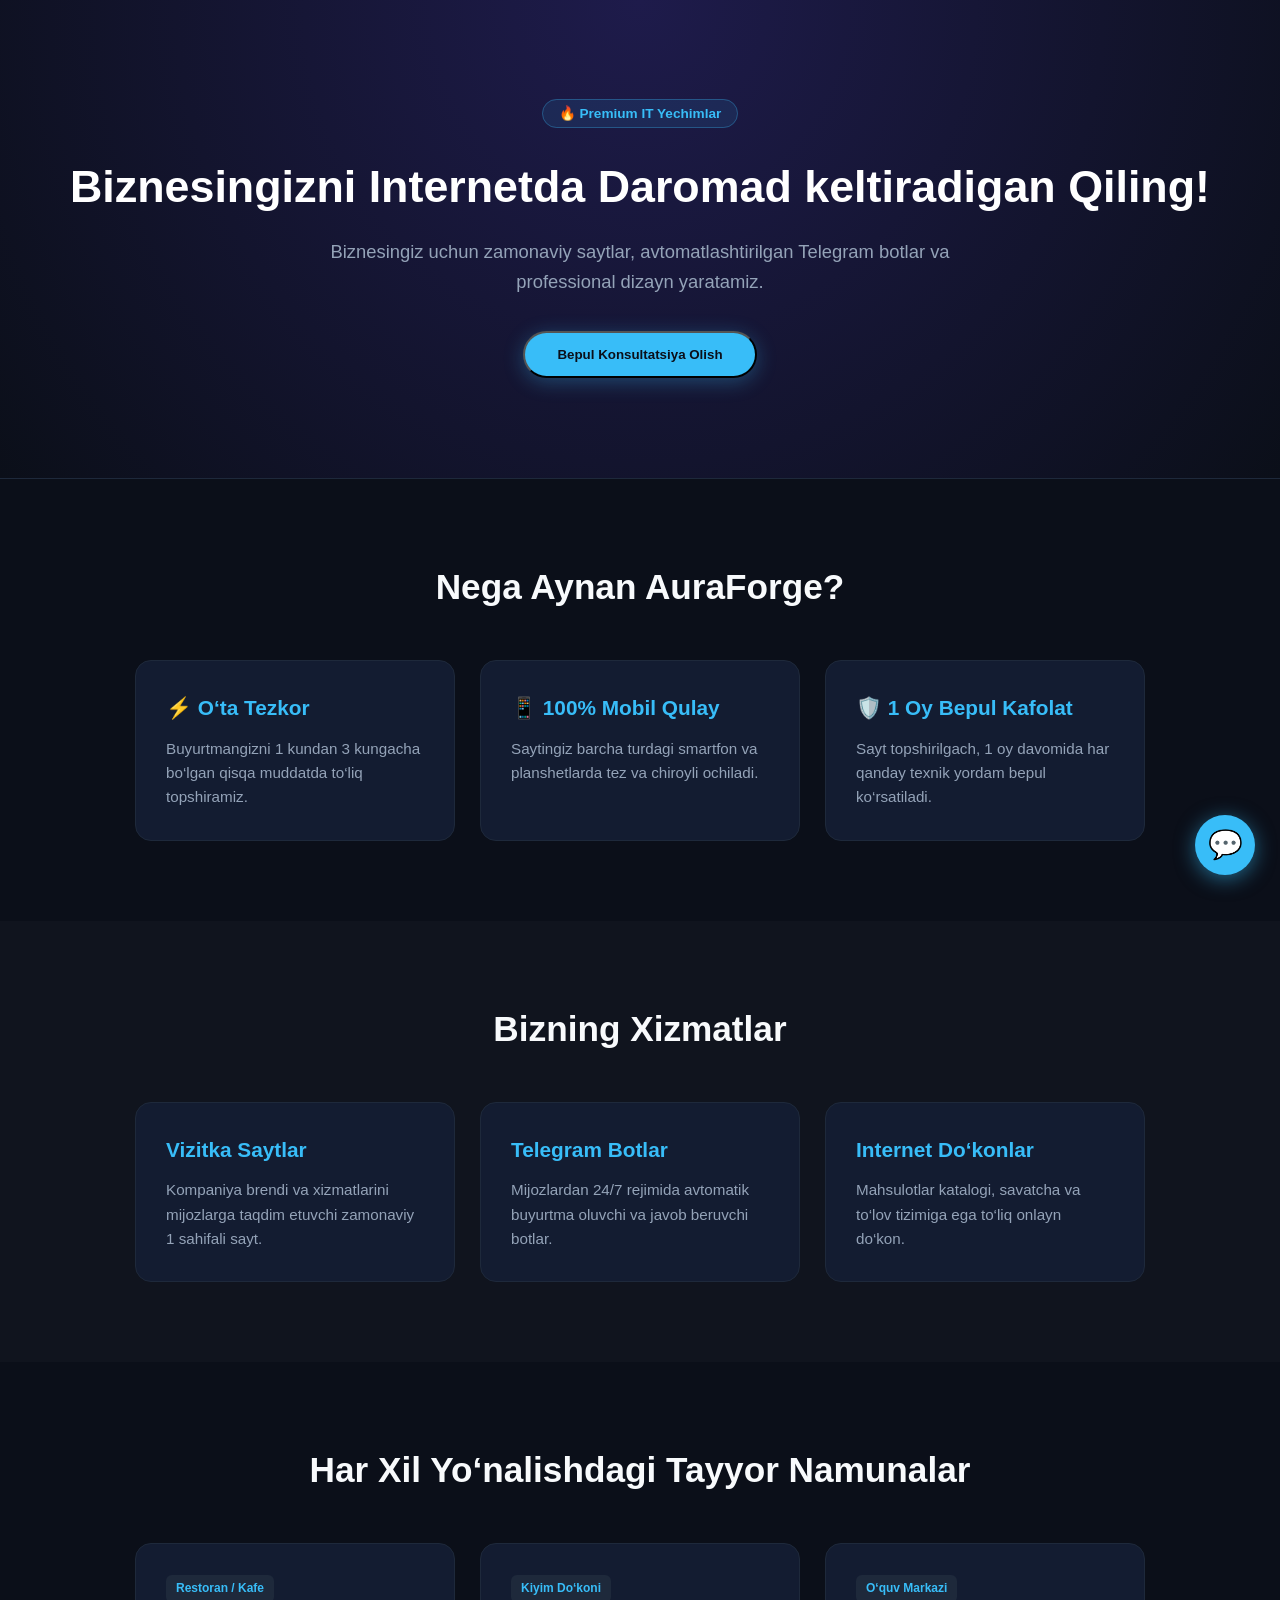
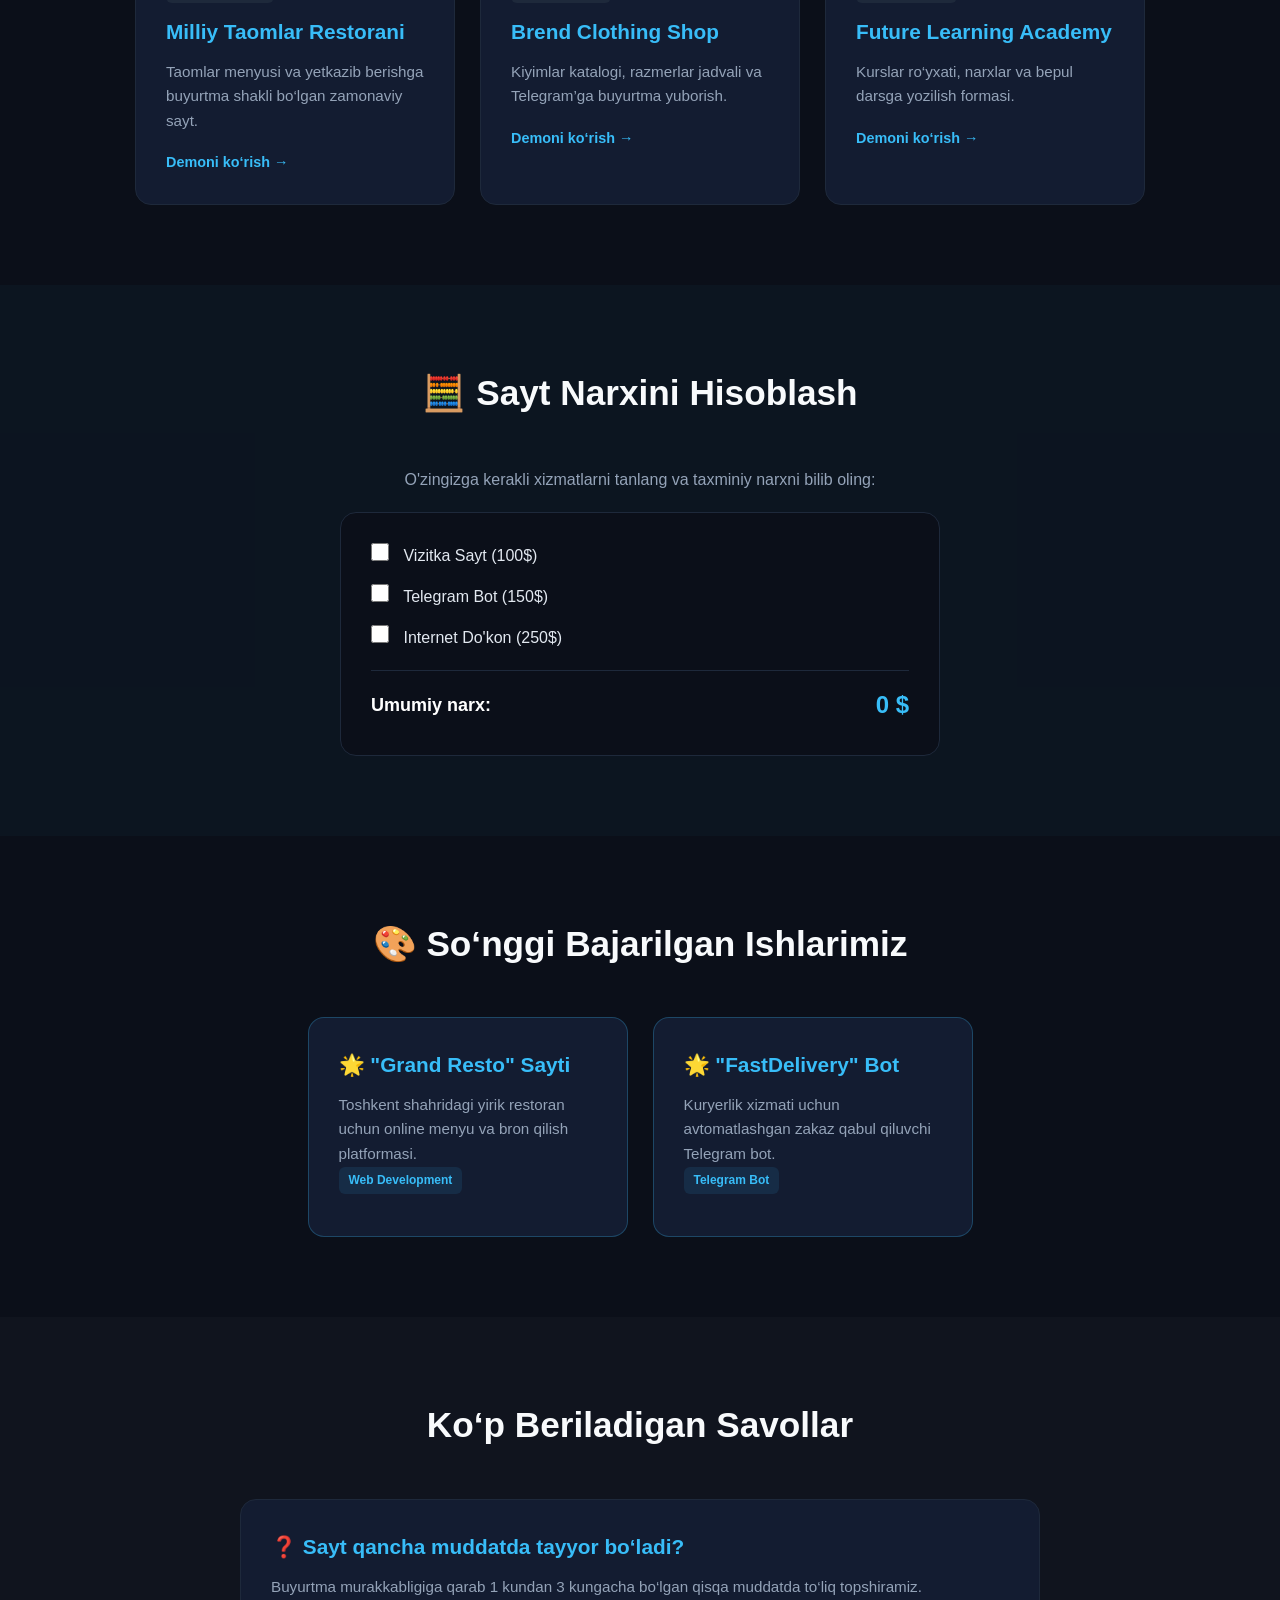
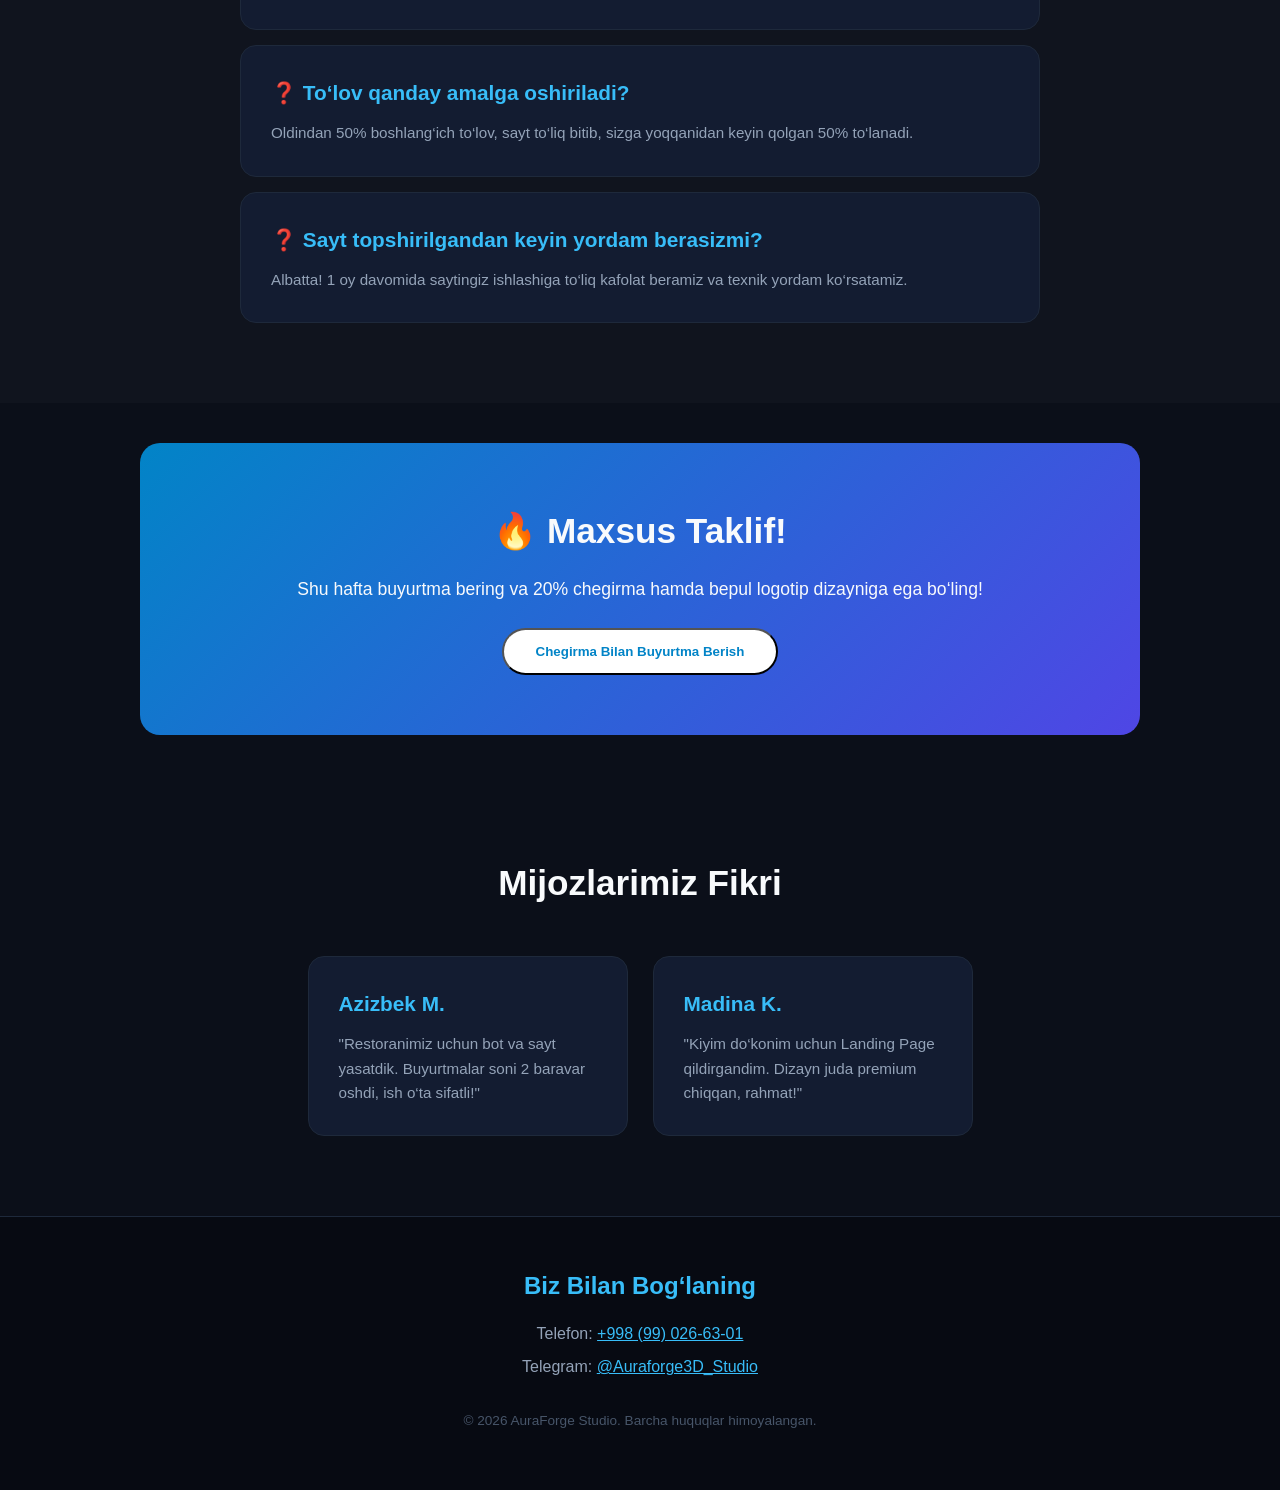
==== commit d9b8a0a2: "Add files via upload" ====
--- a/index.html
+++ b/index.html
@@ -1,4 +1,4 @@
-[Ср 11.11.26 19:18] 🖤: <!DOCTYPE html>
+<!DOCTYPE html>
 <html lang="uz">
 <head>
     <meta charset="UTF-8">
@@ -54,7 +54,7 @@
         </div>
     </section>
 
-    <!-- Har xil yo'nalishdagi Namunalar (Demo Sahifalar) -->
+    <!-- Har xil yo'nalishdagi Namunalar -->
     <section class="services">
         <h2>Har Xil Yo‘nalishdagi Tayyor Namunalar</h2>
         <div class="card-container">
@@ -79,28 +79,28 @@
         </div>
     </section>
 
-    <!-- 1. INTERAKTIV NARX HISOBLAGICH (CALCULATOR) -->
+    <!-- INTERAKTIV NARX HISOBLAGICH (CALCULATOR) -->
     <section class="services" style="background: rgba(56, 189, 248, 0.03);">
         <h2>🧮 Sayt Narxini Hisoblash</h2>
         <p style="text-align: center; color: #94a3b8; margin-bottom: 20px;">O'zingizga kerakli xizmatlarni tanlang va taxminiy narxni bilib oling:</p>
         <div class="card-container" style="max-width: 600px; display: block; margin: 0 auto; text-align: left; background: #0b0f19; padding: 30px; border-radius: 16px; border: 1px solid #1e293b;">
-[Ср 11.11.26 19:18] 🖤: <label style="display: block; margin-bottom: 15px; color: #e2e8f0; cursor: pointer;">
-                <input type="checkbox" id="service1" value="100" onchange="calculatePrice()" style="margin-right: 10px; accent-color: #38bdf8;"> Vizitka Sayt (100$)
+ <label style="display: block; margin-bottom: 15px; color: #e2e8f0; cursor: pointer;">
+                <input type="checkbox" id="service1" value="100" onclick="calculatePrice()" style="margin-right: 10px; accent-color: #38bdf8; width: 18px; height: 18px;"> Vizitka Sayt (100$)
             </label>
             <label style="display: block; margin-bottom: 15px; color: #e2e8f0; cursor: pointer;">
-                <input type="checkbox" id="service2" value="150" onchange="calculatePrice()" style="margin-right: 10px; accent-color: #38bdf8;"> Telegram Bot (150$)
+                <input type="checkbox" id="service2" value="150" onclick="calculatePrice()" style="margin-right: 10px; accent-color: #38bdf8; width: 18px; height: 18px;"> Telegram Bot (150$)
             </label>
             <label style="display: block; margin-bottom: 20px; color: #e2e8f0; cursor: pointer;">
-                <input type="checkbox" id="service3" value="250" onchange="calculatePrice()" style="margin-right: 10px; accent-color: #38bdf8;"> Internet Do'kon (250$)
+                <input type="checkbox" id="service3" value="250" onclick="calculatePrice()" style="margin-right: 10px; accent-color: #38bdf8; width: 18px; height: 18px;"> Internet Do'kon (250$)
             </label>
             <div style="border-top: 1px solid #1e293b; padding-top: 15px; display: flex; justify-content: space-between; align-items: center;">
-                <span style="font-size: 18px; font-weight: bold;">Umumiy narx:</span>
+                <span style="font-size: 18px; font-weight: bold; color: #fff;">Umumiy narx:</span>
                 <span id="totalPrice" style="font-size: 24px; font-weight: bold; color: #38bdf8;">0 $</span>
             </div>
         </div>
     </section>
 
-    <!-- 2. LOYIHALAR PORTFELI (GALEREYA) -->
+    <!-- LOYIHALAR PORTFELI -->
     <section class="services">
         <h2>🎨 So‘nggi Bajarilgan Ishlarimiz</h2>
         <div class="card-container">
@@ -117,7 +117,7 @@
         </div>
     </section>
 
-    <!-- FAQ - Ko'p beriladigan savollar -->
+    <!-- FAQ -->
     <section class="services" style="background: rgba(255, 255, 255, 0.02);">
         <h2>Ko‘p Beriladigan Savollar</h2>
         <div class="card-container" style="max-width: 800px; display: block; margin: 0 auto; text-align: left;">
@@ -146,8 +146,8 @@
     <!-- Sharhlar -->
     <section class="services">
         <h2>Mijozlarimiz Fikri</h2>
-        <div class="card-container">
-[Ср 11.11.26 19:18] 🖤: <div class="card">
+ <div class="card-container">
+            <div class="card">
                 <h3>Azizbek M.</h3>
                 <p>"Restoranimiz uchun bot va sayt yasatdik. Buyurtmalar soni 2 baravar oshdi, ish o‘ta sifatli!"</p>
             </div>
@@ -166,7 +166,7 @@
         <p class="footer-copy">© 2026 AuraForge Studio. Barcha huquqlar himoyalangan.</p>
     </footer>
 
-    <!-- 3. POP-UP BUYURTMA BERISH OYNASI (MODAL) -->
+    <!-- POP-UP OYNA -->
     <div id="orderModal" style="display: none; position: fixed; top: 0; left: 0; width: 100%; height: 100%; background: rgba(0,0,0,0.8); z-index: 2000; justify-content: center; align-items: center;">
         <div style="background: #0f172a; padding: 30px; border-radius: 16px; width: 90%; max-width: 400px; border: 1px solid #334155; text-align: center; position: relative;">
             <h3 style="margin-bottom: 15px; color: #fff;">Buyurtma Berish</h3>
@@ -178,10 +178,10 @@
         </div>
     </div>
 
-    <!-- Doimiy turadigan Telegram tugmasi -->
+    <!-- Telegram Tugmasi -->
     <a href="https://t.me/Auraforge3D_Studio" target="_blank" style="position: fixed; bottom: 25px; right: 25px; background: #38bdf8; color: #0b0f19; width: 60px; height: 60px; border-radius: 50%; display: flex; align-items: center; justify-content: center; font-size: 28px; text-decoration: none; box-shadow: 0 4px 20px rgba(56,189,248,0.5); z-index: 1000; font-weight: bold;">💬</a>
 
-    <!-- JAVASCRIPT: Kalkulyator va Pop-up funksiyalari -->
+    <!-- SCRIPT -->
     <script>
         function calculatePrice() {
             let total = 0;
